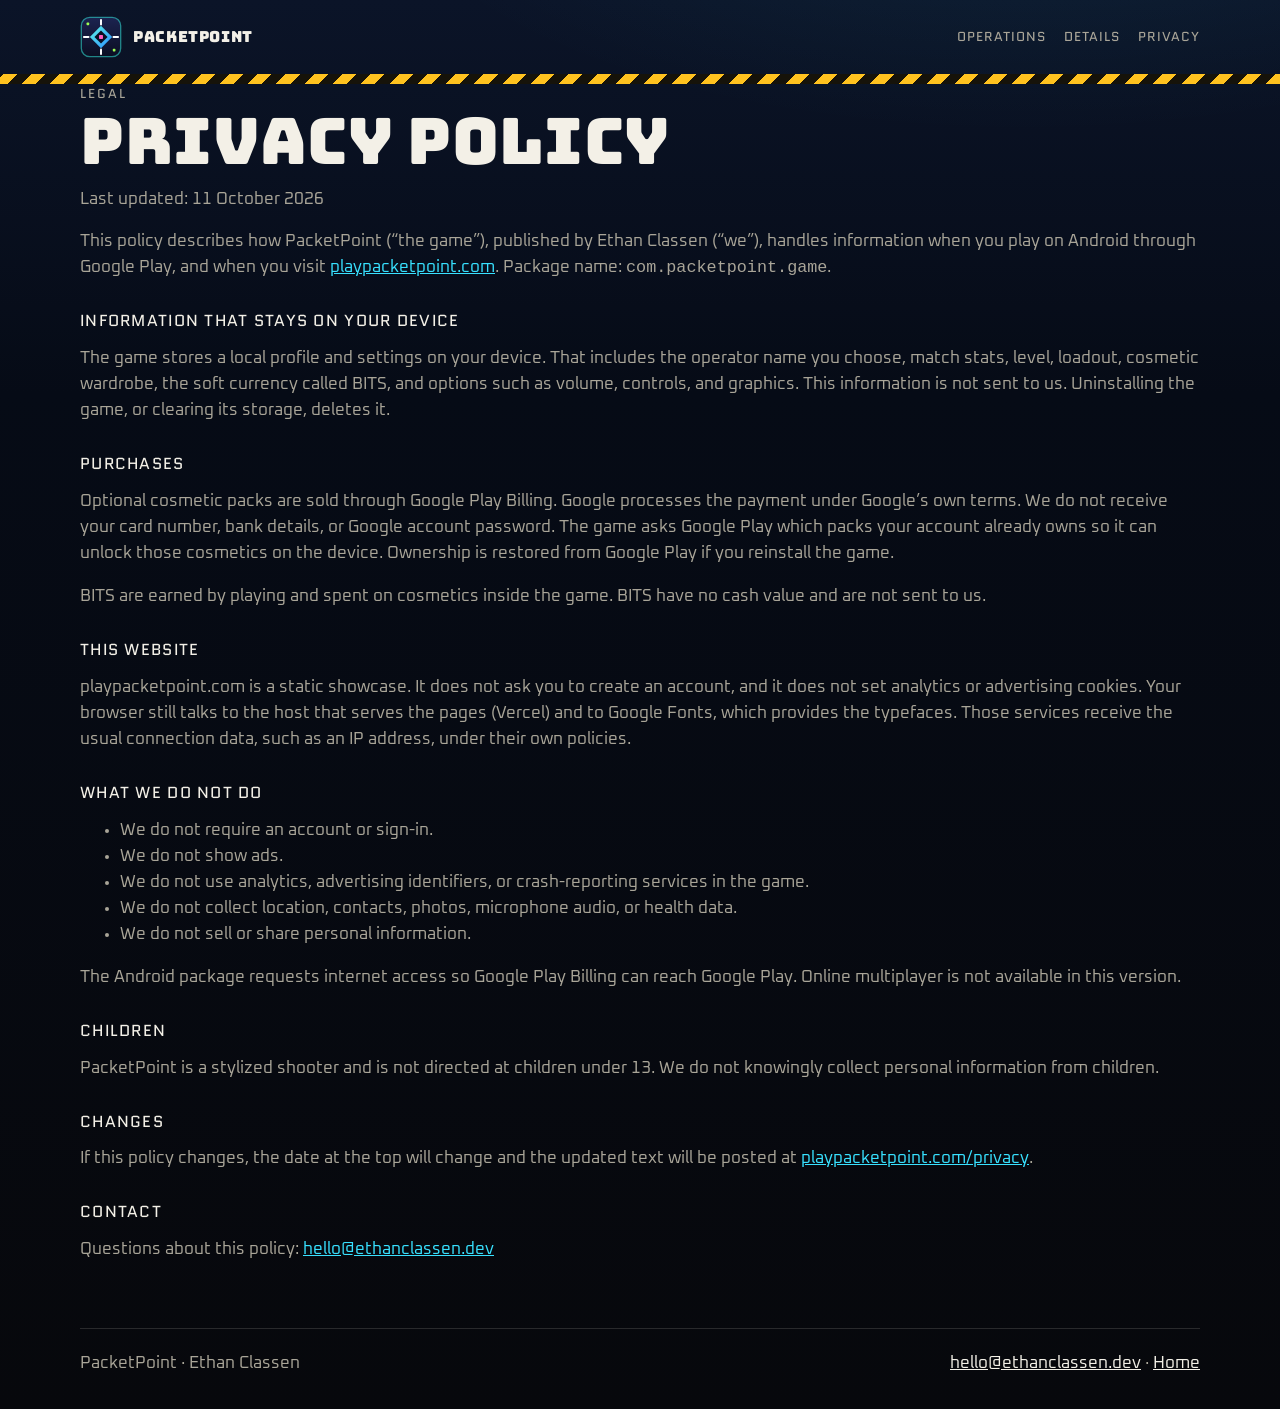
==== privacy/index.html @ 64ed0ab0 "Turn the site into the PacketPoint showcase and privacy policy. Co-authored-by: Cursor <cursoragent@" ====
<!DOCTYPE html>
<html lang="en">
<head>
  <meta charset="utf-8">
  <meta name="viewport" content="width=device-width, initial-scale=1">
  <title>Privacy policy · PacketPoint</title>
  <meta name="description" content="Privacy policy for PacketPoint, published by Ethan Classen.">
  <link rel="icon" href="/favicon.svg" type="image/svg+xml">
  <link rel="canonical" href="https://playpacketpoint.com/privacy">
  <link rel="preconnect" href="https://fonts.googleapis.com">
  <link rel="preconnect" href="https://fonts.gstatic.com" crossorigin>
  <link href="https://fonts.googleapis.com/css2?family=Bungee&family=Oxanium:wght@400;600&family=Quantico:wght@400;700&display=swap" rel="stylesheet">
  <link rel="stylesheet" href="/styles.css">
</head>
<body>
  <a class="skip" href="#main">Skip to content</a>
  <header class="wrap nav">
    <a class="brand" href="/"><img src="/favicon.svg" alt="">PacketPoint</a>
    <nav class="nav-links" aria-label="Site">
      <a href="/#operations">Operations</a>
      <a href="/#details">Details</a>
      <a href="/privacy">Privacy</a>
    </nav>
  </header>
  <div class="hazard" aria-hidden="true"></div>
  <main id="main" class="wrap policy">
    <p class="kicker">Legal</p>
    <h1>Privacy policy</h1>
    <p>Last updated: 11 October 2026</p>
    <p>This policy describes how PacketPoint (“the game”), published by Ethan Classen (“we”), handles information when you play on Android through Google Play, and when you visit <a href="https://playpacketpoint.com/">playpacketpoint.com</a>. Package name: <code>com.packetpoint.game</code>.</p>

    <h2>Information that stays on your device</h2>
    <p>The game stores a local profile and settings on your device. That includes the operator name you choose, match stats, level, loadout, cosmetic wardrobe, the soft currency called BITS, and options such as volume, controls, and graphics. This information is not sent to us. Uninstalling the game, or clearing its storage, deletes it.</p>

    <h2>Purchases</h2>
    <p>Optional cosmetic packs are sold through Google Play Billing. Google processes the payment under Google’s own terms. We do not receive your card number, bank details, or Google account password. The game asks Google Play which packs your account already owns so it can unlock those cosmetics on the device. Ownership is restored from Google Play if you reinstall the game.</p>
    <p>BITS are earned by playing and spent on cosmetics inside the game. BITS have no cash value and are not sent to us.</p>

    <h2>This website</h2>
    <p>playpacketpoint.com is a static showcase. It does not ask you to create an account, and it does not set analytics or advertising cookies. Your browser still talks to the host that serves the pages (Vercel) and to Google Fonts, which provides the typefaces. Those services receive the usual connection data, such as an IP address, under their own policies.</p>

    <h2>What we do not do</h2>
    <ul>
      <li>We do not require an account or sign-in.</li>
      <li>We do not show ads.</li>
      <li>We do not use analytics, advertising identifiers, or crash-reporting services in the game.</li>
      <li>We do not collect location, contacts, photos, microphone audio, or health data.</li>
      <li>We do not sell or share personal information.</li>
    </ul>
    <p>The Android package requests internet access so Google Play Billing can reach Google Play. Online multiplayer is not available in this version.</p>

    <h2>Children</h2>
    <p>PacketPoint is a stylized shooter and is not directed at children under 13. We do not knowingly collect personal information from children.</p>

    <h2>Changes</h2>
    <p>If this policy changes, the date at the top will change and the updated text will be posted at <a href="https://playpacketpoint.com/privacy">playpacketpoint.com/privacy</a>.</p>

    <h2>Contact</h2>
    <p>Questions about this policy: <a href="mailto:hello@ethanclassen.dev">hello@ethanclassen.dev</a></p>
  </main>
  <footer class="wrap foot">
    <div>PacketPoint · Ethan Classen</div>
    <div><a href="mailto:hello@ethanclassen.dev">hello@ethanclassen.dev</a> · <a href="/">Home</a></div>
  </footer>
</body>
</html>
---- styles.css ----
:root {
  --night: #060b16;
  --navy: #0f1b33;
  --navy-hi: #1d3157;
  --plate: #12151c;
  --text: #f3f0e7;
  --muted: #a9a598;
  --dim: #6b6962;
  --yellow: #ffc21f;
  --yellow-ink: #16130a;
  --signal: #38e1ff;
  --cyber: #a8f04c;
  --hot: #ff4848;
  --line: rgba(243, 240, 231, 0.14);
  --display: "Bungee", sans-serif;
  --label: "Quantico", sans-serif;
  --body: "Oxanium", sans-serif;
}

* { box-sizing: border-box; }
html { scroll-behavior: smooth; }
body {
  margin: 0;
  background:
    radial-gradient(1200px 500px at 80% -10%, rgba(56, 225, 255, 0.08), transparent 55%),
    linear-gradient(180deg, #0b1428 0%, var(--night) 28%, #07080c 100%);
  color: var(--text);
  font-family: var(--body);
  font-size: 1.05rem;
  line-height: 1.55;
}
img { max-width: 100%; }
a { color: var(--signal); }
a:hover { color: var(--yellow); }

.skip {
  position: absolute;
  left: 1rem;
  top: -4rem;
  background: var(--yellow);
  color: var(--yellow-ink);
  padding: 0.5rem 0.8rem;
  z-index: 5;
}
.skip:focus { top: 1rem; }

.wrap { width: min(1120px, calc(100% - 2rem)); margin: 0 auto; }

.nav {
  display: flex;
  align-items: center;
  justify-content: space-between;
  gap: 1rem;
  padding: 1rem 0;
}
.brand {
  display: flex;
  align-items: center;
  gap: 0.7rem;
  color: var(--text);
  text-decoration: none;
  font-family: var(--display);
  letter-spacing: 0.04em;
  font-size: 0.95rem;
}
.brand img { width: 42px; height: 42px; }
.nav-links { display: flex; flex-wrap: wrap; gap: 0.9rem 1.1rem; }
.nav-links a {
  color: var(--muted);
  text-decoration: none;
  font-family: var(--label);
  font-size: 0.82rem;
  letter-spacing: 0.08em;
  text-transform: uppercase;
}
.nav-links a:hover { color: var(--yellow); }

.hazard {
  height: 10px;
  background: repeating-linear-gradient(
    -45deg,
    var(--yellow) 0 10px,
    var(--yellow-ink) 10px 20px
  );
}

.hero { padding: 2.5rem 0 3rem; }
.kicker {
  font-family: var(--label);
  letter-spacing: 0.16em;
  text-transform: uppercase;
  color: var(--signal);
  font-size: 0.8rem;
  margin: 0 0 0.6rem;
}
h1 {
  font-family: var(--display);
  font-weight: 400;
  font-size: clamp(3.2rem, 10vw, 7.2rem);
  line-height: 0.88;
  margin: 0;
  letter-spacing: 0.01em;
}
h1 span { color: var(--yellow); }
.lede {
  max-width: 38rem;
  font-size: 1.25rem;
  color: var(--text);
  margin: 1.2rem 0 0;
}
.facts {
  display: flex;
  flex-wrap: wrap;
  gap: 0.5rem;
  margin-top: 1.5rem;
  padding: 0;
  list-style: none;
}
.facts li {
  border: 1px solid var(--line);
  background: rgba(15, 27, 51, 0.72);
  padding: 0.35rem 0.7rem;
  font-family: var(--label);
  letter-spacing: 0.08em;
  text-transform: uppercase;
  font-size: 0.78rem;
  color: var(--muted);
}

.section { padding: 3.2rem 0; }
h2 {
  font-family: var(--display);
  font-weight: 400;
  font-size: clamp(1.8rem, 4vw, 2.8rem);
  line-height: 1;
  margin: 0 0 0.6rem;
}
.sub { color: var(--muted); max-width: 40rem; margin: 0 0 1.5rem; }

.ops {
  display: grid;
  grid-template-columns: repeat(3, 1fr);
  gap: 0.8rem;
}
.op {
  background: var(--navy);
  border: 1px solid var(--line);
  padding: 1rem 1rem 1.1rem;
  min-height: 100%;
  position: relative;
}
.op::before {
  content: "";
  display: block;
  height: 4px;
  margin: -1rem -1rem 0.9rem;
  background: var(--accent, var(--yellow));
}
.op h3 {
  font-family: var(--label);
  letter-spacing: 0.06em;
  text-transform: uppercase;
  margin: 0 0 0.35rem;
  font-size: 1.05rem;
}
.op p { margin: 0; color: var(--muted); }
.op .tag {
  display: block;
  color: var(--text);
  margin-bottom: 0.45rem;
}

.rack, .chips {
  display: flex;
  flex-wrap: wrap;
  gap: 0.45rem;
  padding: 0;
  list-style: none;
}
.rack li, .chips li {
  background: var(--plate);
  border: 1px solid var(--line);
  padding: 0.45rem 0.65rem;
  font-family: var(--label);
  letter-spacing: 0.06em;
  text-transform: uppercase;
  font-size: 0.85rem;
}
.two {
  display: grid;
  grid-template-columns: 1.1fr 0.9fr;
  gap: 1rem;
}
.panel {
  background: rgba(15, 27, 51, 0.85);
  border: 1px solid var(--line);
  padding: 1.1rem 1.15rem 1.2rem;
}
.panel h3 {
  font-family: var(--label);
  text-transform: uppercase;
  letter-spacing: 0.08em;
  margin: 0 0 0.4rem;
}
.panel p { margin: 0.35rem 0 0; color: var(--muted); }
.cyber-name { color: var(--cyber); }

.maps {
  display: grid;
  grid-template-columns: repeat(5, 1fr);
  gap: 0.5rem;
  padding: 0;
  list-style: none;
}
.maps li {
  background: var(--navy-hi);
  min-height: 5.5rem;
  padding: 0.8rem;
  font-family: var(--label);
  text-transform: uppercase;
  letter-spacing: 0.05em;
}

.details {
  display: grid;
  grid-template-columns: 1fr 1fr;
  gap: 0.7rem 1.5rem;
}
.details div { border-top: 1px solid var(--line); padding-top: 0.7rem; }
.details dt {
  font-family: var(--label);
  letter-spacing: 0.08em;
  text-transform: uppercase;
  font-size: 0.75rem;
  color: var(--signal);
}
.details dd { margin: 0.2rem 0 0; }

.foot {
  border-top: 1px solid var(--line);
  padding: 1.4rem 0 2rem;
  color: var(--muted);
  display: flex;
  justify-content: space-between;
  gap: 1rem;
  flex-wrap: wrap;
}
.foot a { color: var(--text); }

.policy { padding-bottom: 3rem; }
.policy h1 { font-size: clamp(2.2rem, 6vw, 4rem); }
.policy h2 {
  font-family: var(--label);
  font-size: 1rem;
  letter-spacing: 0.08em;
  text-transform: uppercase;
  margin-top: 2rem;
}
.policy p, .policy li { color: var(--muted); }
.policy strong, .policy h2 { color: var(--text); }

@media (max-width: 900px) {
  .ops, .maps { grid-template-columns: 1fr 1fr; }
  .two, .details { grid-template-columns: 1fr; }
}
@media (max-width: 620px) {
  .ops, .maps { grid-template-columns: 1fr; }
  .nav { align-items: flex-start; flex-direction: column; }
}
@media (prefers-reduced-motion: reduce) {
  html { scroll-behavior: auto; }
}
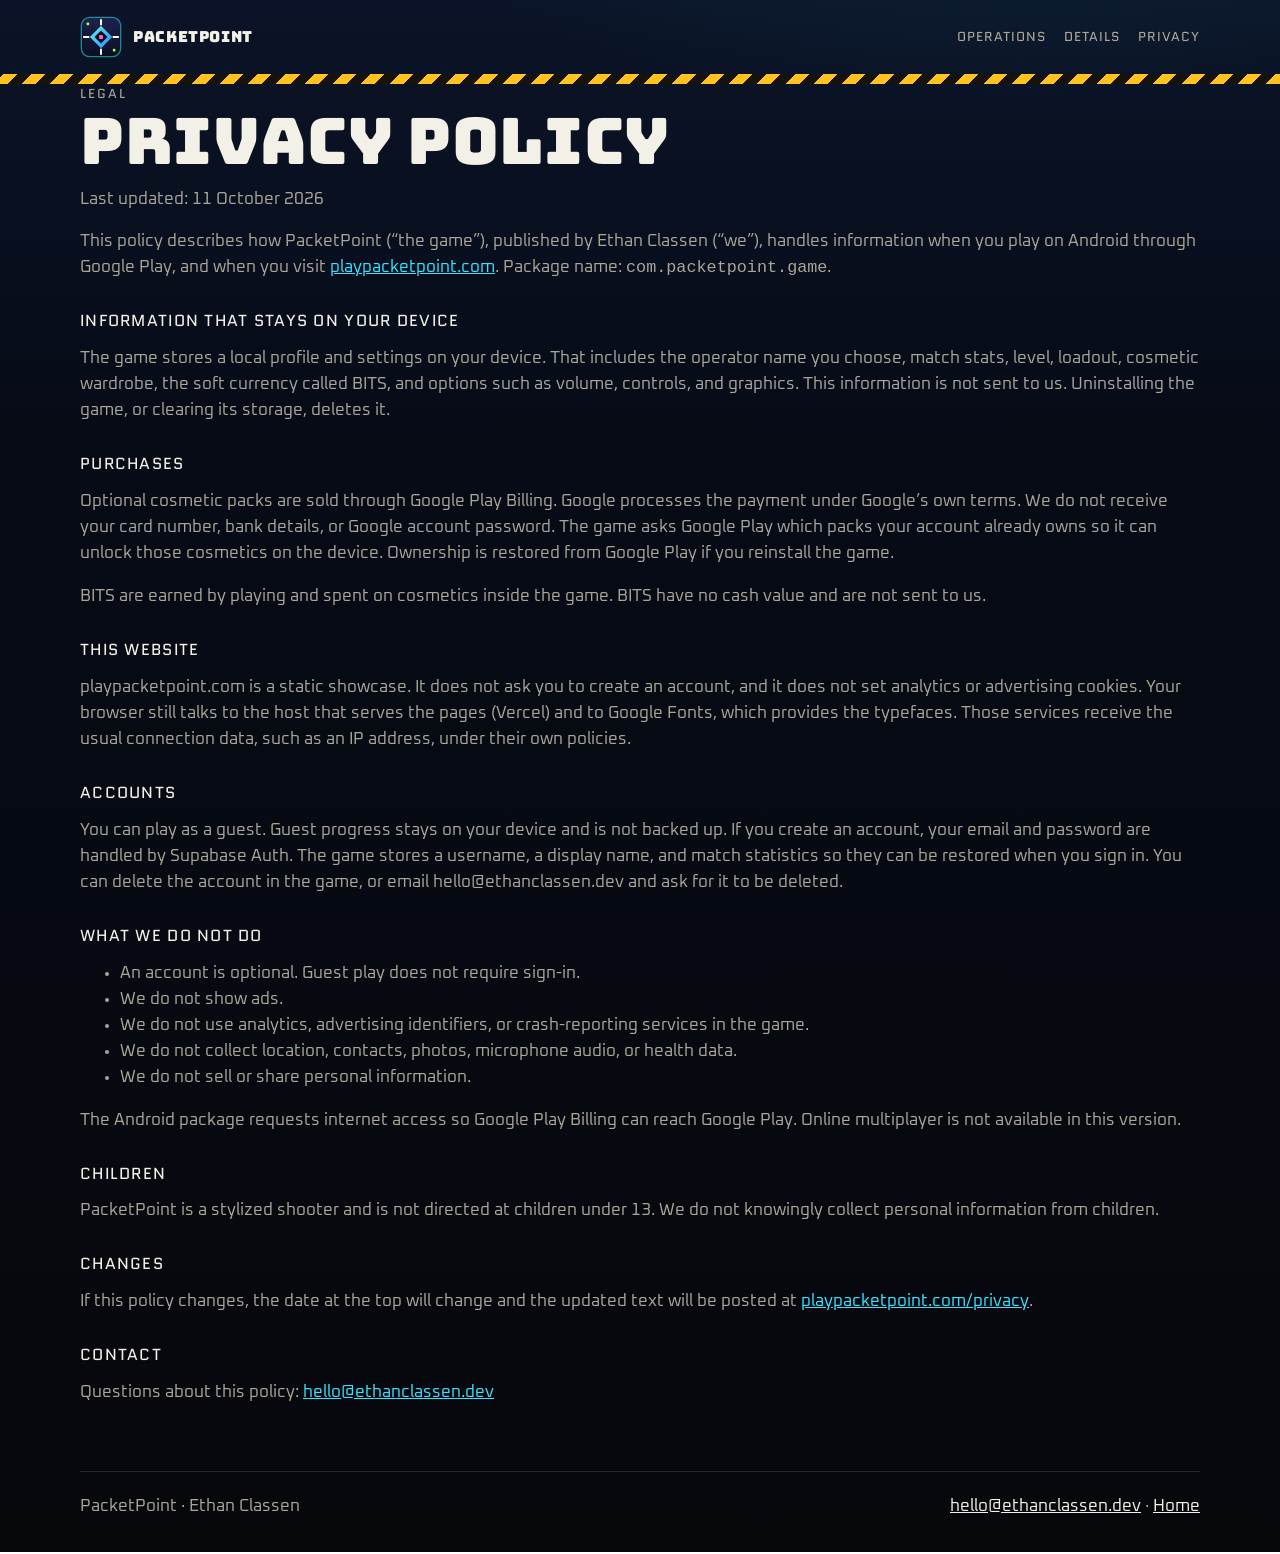
==== commit 5b0ecb68: "Describe optional accounts on the site and privacy policy. Co-authored-by: Cursor <cursoragent@curso" ====
--- a/privacy/index.html
+++ b/privacy/index.html
@@ -39,9 +39,12 @@
     <h2>This website</h2>
     <p>playpacketpoint.com is a static showcase. It does not ask you to create an account, and it does not set analytics or advertising cookies. Your browser still talks to the host that serves the pages (Vercel) and to Google Fonts, which provides the typefaces. Those services receive the usual connection data, such as an IP address, under their own policies.</p>
 
+    <h2>Accounts</h2>
+    <p>You can play as a guest. Guest progress stays on your device and is not backed up. If you create an account, your email and password are handled by Supabase Auth. The game stores a username, a display name, and match statistics so they can be restored when you sign in. You can delete the account in the game, or email hello@ethanclassen.dev and ask for it to be deleted.</p>
+
     <h2>What we do not do</h2>
     <ul>
-      <li>We do not require an account or sign-in.</li>
+      <li>An account is optional. Guest play does not require sign-in.</li>
       <li>We do not show ads.</li>
       <li>We do not use analytics, advertising identifiers, or crash-reporting services in the game.</li>
       <li>We do not collect location, contacts, photos, microphone audio, or health data.</li>
